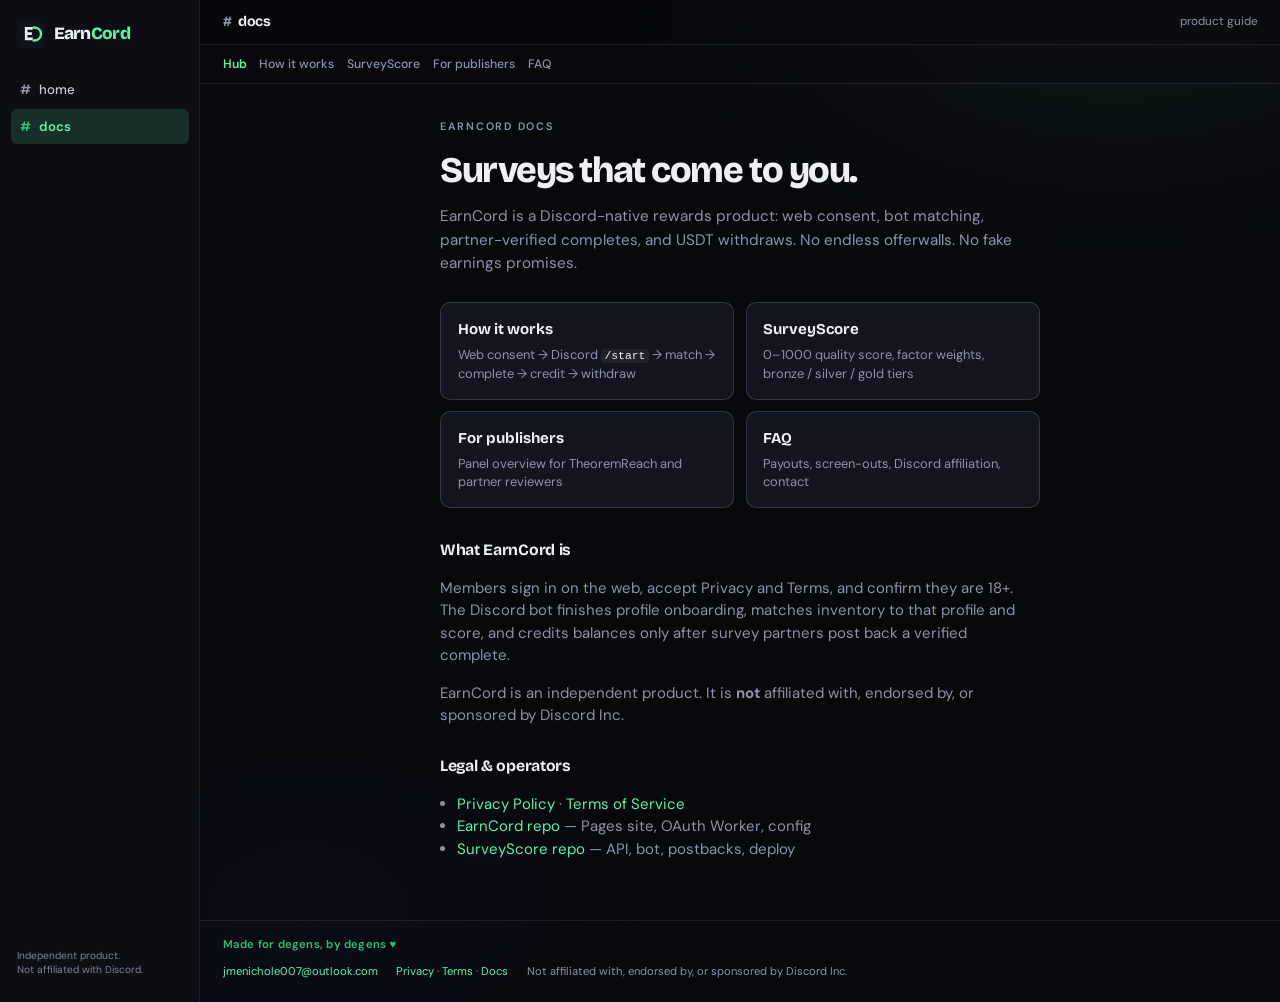
==== docs/index.html @ fea0a368 "Add public docs pages for product, scoring, and publishers. Give members and TR reviewers a clear Pa" ====
<!DOCTYPE html>
<html lang="en">
<head>
  <meta charset="utf-8" />
  <meta name="viewport" content="width=device-width, initial-scale=1" />
  <title>Docs — EarnCord</title>
  <meta name="description" content="EarnCord docs: how surveys, scoring, and USDT payouts work." />
  <link rel="icon" href="../mark.svg" type="image/svg+xml" />
  <link rel="apple-touch-icon" href="../earncord-mark-1024.png" />
  <link rel="stylesheet" href="../styles.css" />
</head>
<body>
  <div class="app-shell">
    <aside class="rail" aria-label="EarnCord">
      <a class="rail-brand" href="../index.html" aria-label="EarnCord home">
        <svg class="rail-mark" viewBox="0 0 32 32" aria-hidden="true">
          <rect width="32" height="32" rx="8" fill="#0f121a"/>
          <path fill="#e8ebf2" d="M9 8h9v3h-6v3h5v3h-5v3h6v3H9z"/>
          <path fill="none" stroke="#5ef2a8" stroke-width="2.75" stroke-linecap="round" d="M19 8.5c5.2 0 8.5 3.2 8.5 7.5S24.2 23.5 19 23.5"/>
        </svg>
        <span class="full">Earn<em>Cord</em></span>
        <span class="short">E<em>C</em></span>
      </a>
      <nav class="rail-nav">
        <a href="../index.html"><span class="hash">#</span><span class="label">home</span></a>
        <a href="index.html" aria-current="page"><span class="hash">#</span><span class="label">docs</span></a>
      </nav>
      <p class="rail-footer">Independent product.<br />Not affiliated with Discord.</p>
    </aside>

    <div class="workspace">
      <header class="topbar">
        <div class="topbar-title"><span class="hash">#</span> docs</div>
        <div class="topbar-meta">product guide</div>
      </header>

      <nav class="docs-toc" aria-label="Docs pages">
        <a href="index.html" aria-current="page">Hub</a>
        <a href="how-it-works.html">How it works</a>
        <a href="surveyscore.html">SurveyScore</a>
        <a href="for-publishers.html">For publishers</a>
        <a href="faq.html">FAQ</a>
      </nav>

      <main class="docs-main page-wrap">
        <p class="docs-kicker">EarnCord docs</p>
        <h1>Surveys that come to you.</h1>
        <p class="docs-lede">
          EarnCord is a Discord-native rewards product: web consent, bot matching, partner-verified
          completes, and USDT withdraws. No endless offerwalls. No fake earnings promises.
        </p>

        <div class="docs-cards">
          <a class="docs-card" href="how-it-works.html">
            <strong>How it works</strong>
            <span>Web consent → Discord <code>/start</code> → match → complete → credit → withdraw</span>
          </a>
          <a class="docs-card" href="surveyscore.html">
            <strong>SurveyScore</strong>
            <span>0–1000 quality score, factor weights, bronze / silver / gold tiers</span>
          </a>
          <a class="docs-card" href="for-publishers.html">
            <strong>For publishers</strong>
            <span>Panel overview for TheoremReach and partner reviewers</span>
          </a>
          <a class="docs-card" href="faq.html">
            <strong>FAQ</strong>
            <span>Payouts, screen-outs, Discord affiliation, contact</span>
          </a>
        </div>

        <h2>What EarnCord is</h2>
        <p>
          Members sign in on the web, accept Privacy and Terms, and confirm they are 18+.
          The Discord bot finishes profile onboarding, matches inventory to that profile and score,
          and credits balances only after survey partners post back a verified complete.
        </p>
        <p>
          EarnCord is an independent product. It is <strong>not</strong> affiliated with, endorsed by,
          or sponsored by Discord Inc.
        </p>

        <h2>Legal &amp; operators</h2>
        <ul>
          <li><a href="../privacy.html">Privacy Policy</a> · <a href="../terms.html">Terms of Service</a></li>
          <li><a href="https://github.com/jmenichole/earncord">EarnCord repo</a> — Pages site, OAuth Worker, config</li>
          <li><a href="https://github.com/jmenichole/surveyscore">SurveyScore repo</a> — API, bot, postbacks, deploy</li>
        </ul>
      </main>

      <footer class="site-footer">
        <p class="footer-degen"><a href="https://github.com/jmenichole/Portfolio" target="_blank" rel="noopener">Made for degens, by degens ♥</a></p>
        <p><a href="mailto:jmenichole007@outlook.com">jmenichole007@outlook.com</a></p>
        <p><a href="../privacy.html">Privacy</a> · <a href="../terms.html">Terms</a> · <a href="index.html">Docs</a></p>
        <p>Not affiliated with, endorsed by, or sponsored by Discord Inc.</p>
      </footer>
    </div>
  </div>
</body>
</html>
---- styles.css ----
@import url("https://fonts.googleapis.com/css2?family=Bricolage+Grotesque:opsz,wght@12..96,600;12..96,700;12..96,800&family=DM+Sans:ital,opsz,wght@0,9..40,400;0,9..40,500;0,9..40,600;1,9..40,400&display=swap");

:root {
  --ink: #07080c;
  --rail: #0c0e14;
  --surface: #12151e;
  --surface-2: #181c28;
  --text: #eef0f6;
  --muted: #8b93a7;
  --line: rgba(255, 255, 255, 0.08);
  --line-strong: rgba(255, 255, 255, 0.14);
  --mint: #5ef2a8;
  --mint-dim: #2fbf7a;
  --connect: #5865f2;
  --danger: #ff7b86;
  --font-display: "Bricolage Grotesque", sans-serif;
  --font-body: "DM Sans", sans-serif;
  --ease: cubic-bezier(0.22, 1, 0.36, 1);
}

* {
  box-sizing: border-box;
}

[hidden] {
  display: none !important;
}

html,
body {
  margin: 0;
  min-height: 100%;
  background: var(--ink);
  color: var(--text);
  font-family: var(--font-body);
  font-size: 15px;
  line-height: 1.5;
  -webkit-font-smoothing: antialiased;
}

body::after {
  content: "";
  position: fixed;
  inset: 0;
  pointer-events: none;
  z-index: 0;
  opacity: 0.45;
  background-image:
    linear-gradient(rgba(255, 255, 255, 0.025) 1px, transparent 1px),
    linear-gradient(90deg, rgba(255, 255, 255, 0.025) 1px, transparent 1px);
  background-size: 48px 48px;
  mask-image: radial-gradient(ellipse 80% 70% at 50% 40%, #000 20%, transparent 75%);
}

body::before {
  content: "";
  position: fixed;
  inset: 0;
  pointer-events: none;
  opacity: 0.35;
  z-index: 0;
  background-image: url("data:image/svg+xml,%3Csvg viewBox='0 0 256 256' xmlns='http://www.w3.org/2000/svg'%3E%3Cfilter id='n'%3E%3CfeTurbulence type='fractalNoise' baseFrequency='0.85' numOctaves='4' stitchTiles='stitch'/%3E%3C/filter%3E%3Crect width='100%25' height='100%25' filter='url(%23n)'/%3E%3C/svg%3E");
  mix-blend-mode: overlay;
}

a {
  color: var(--mint);
  text-decoration: none;
}

a:hover {
  color: #9affc9;
}

.app-shell {
  position: relative;
  z-index: 1;
  min-height: 100vh;
  display: grid;
  grid-template-columns: 56px minmax(0, 1fr);
}

@media (min-width: 900px) {
  .app-shell {
    grid-template-columns: 200px minmax(0, 1fr);
  }
}

.rail {
  background: var(--rail);
  border-right: 1px solid var(--line);
  display: flex;
  flex-direction: column;
  padding: 1rem 0.7rem;
  gap: 1.25rem;
}

.rail-brand {
  display: flex;
  align-items: center;
  gap: 0.55rem;
  padding: 0.35rem 0.45rem;
  color: var(--text);
  text-decoration: none;
  font-family: var(--font-display);
  font-weight: 800;
  font-size: 1.15rem;
  letter-spacing: -0.04em;
}

.rail-mark {
  width: 28px;
  height: 28px;
  border-radius: 7px;
  flex-shrink: 0;
  display: block;
  transition: transform 200ms var(--ease), filter 200ms var(--ease);
}

.rail-brand:hover .rail-mark {
  transform: scale(1.04);
  filter: drop-shadow(0 0 8px rgba(94, 242, 168, 0.35));
}

.rail-brand:hover {
  color: var(--text);
}

.rail-brand em {
  font-style: normal;
  color: var(--mint);
}

.rail-brand .short {
  display: none;
}

@media (max-width: 899px) {
  .rail-brand {
    justify-content: center;
    font-size: 1rem;
    padding: 0.25rem;
  }

  .rail-brand .full,
  .rail-brand .short {
    display: none;
  }

  .rail-mark {
    display: block;
    width: 32px;
    height: 32px;
  }

  .rail-nav span.label,
  .rail-footer {
    display: none;
  }

  .rail-nav a {
    justify-content: center;
    padding: 0.55rem;
  }

  .rail-nav .hash {
    color: #c5ccd8;
    font-size: 0.95rem;
  }
}

.rail-nav {
  display: flex;
  flex-direction: column;
  gap: 0.15rem;
  flex: 1;
}

.rail-nav a {
  display: flex;
  align-items: center;
  gap: 0.55rem;
  padding: 0.5rem 0.6rem;
  border-radius: 6px;
  color: #c5ccd8;
  font-size: 0.88rem;
  font-weight: 500;
  text-decoration: none;
  transition: background 160ms var(--ease), color 160ms var(--ease);
}

.rail-nav a:hover {
  background: rgba(255, 255, 255, 0.07);
  color: var(--text);
}

.rail-nav a[aria-current="page"] {
  background: rgba(94, 242, 168, 0.14);
  color: var(--mint);
  font-weight: 600;
}

.rail-nav .hash {
  color: #8f98ab;
  font-weight: 600;
}

.rail-nav a:hover .hash {
  color: #a8b0c0;
}

.rail-nav a[aria-current="page"] .hash {
  color: var(--mint-dim);
}

.rail-nav .label {
  color: inherit;
}

.rail-footer {
  font-size: 0.68rem;
  line-height: 1.4;
  color: #7a8499;
  padding: 0 0.45rem;
}

.workspace {
  display: flex;
  flex-direction: column;
  min-width: 0;
  background:
    radial-gradient(900px 500px at 85% 0%, rgba(94, 242, 168, 0.07), transparent 55%),
    radial-gradient(700px 420px at 10% 90%, rgba(88, 101, 242, 0.05), transparent 50%),
    var(--ink);
}

.topbar {
  display: flex;
  align-items: center;
  justify-content: space-between;
  padding: 0.75rem 1.5rem;
  border-bottom: 1px solid var(--line);
  background: rgba(7, 8, 12, 0.55);
  backdrop-filter: blur(12px);
}

.topbar-title {
  display: flex;
  align-items: baseline;
  gap: 0.45rem;
  font-family: var(--font-display);
  font-weight: 700;
  font-size: 0.95rem;
  letter-spacing: -0.02em;
}

.topbar-title .hash {
  color: var(--muted);
  font-weight: 600;
}

.topbar-meta {
  color: var(--muted);
  font-size: 0.78rem;
}

.stage {
  flex: 1;
  display: grid;
  align-items: center;
  gap: 2.5rem;
  padding: clamp(2rem, 5vw, 4rem) clamp(1.25rem, 4vw, 3.5rem);
}

@media (min-width: 900px) {
  .stage {
    grid-template-columns: 1.1fr 0.9fr;
    gap: 3.5rem;
    max-width: 1100px;
  }
}

.pitch {
  max-width: 34rem;
  animation: rise 700ms var(--ease) both;
}

.pitch .kicker {
  margin: 0 0 1rem;
  font-size: 0.72rem;
  font-weight: 600;
  letter-spacing: 0.16em;
  text-transform: uppercase;
  color: var(--mint-dim);
}

.pitch h1 {
  margin: 0;
  font-family: var(--font-display);
  font-weight: 800;
  font-size: clamp(2.4rem, 5.5vw, 3.75rem);
  line-height: 0.98;
  letter-spacing: -0.045em;
}

.pitch h1 span {
  display: block;
  color: var(--muted);
  font-weight: 650;
}

.pitch .lede {
  margin: 1.15rem 0 0;
  color: var(--muted);
  font-size: 1.02rem;
  max-width: 32ch;
  line-height: 1.55;
}

.pitch-points {
  list-style: none;
  margin: 1.75rem 0 0;
  padding: 0;
  display: grid;
  gap: 0.65rem;
}

.pitch-points li {
  display: grid;
  grid-template-columns: 4.5rem 1fr;
  gap: 0.75rem;
  align-items: baseline;
  padding-top: 0.65rem;
  border-top: 1px solid var(--line);
  font-size: 0.9rem;
  animation: rise 600ms var(--ease) both;
}

.pitch-points li:nth-child(1) { animation-delay: 120ms; }
.pitch-points li:nth-child(2) { animation-delay: 200ms; }
.pitch-points li:nth-child(3) { animation-delay: 280ms; }

.pitch-points strong {
  font-family: var(--font-display);
  font-size: 0.72rem;
  letter-spacing: 0.08em;
  text-transform: uppercase;
  color: var(--mint);
  font-weight: 700;
}

.pitch-points span {
  color: var(--muted);
}

.auth-panel {
  position: relative;
  background: var(--surface);
  border: 1px solid var(--line-strong);
  border-radius: 14px;
  padding: 1.5rem 1.35rem 1.35rem;
  box-shadow:
    0 0 0 1px rgba(0, 0, 0, 0.4),
    0 30px 80px rgba(0, 0, 0, 0.45);
  animation: rise 700ms var(--ease) 80ms both;
  overflow: hidden;
}

.auth-panel::before {
  content: "";
  position: absolute;
  top: 0;
  left: 0;
  right: 0;
  height: 2px;
  background: linear-gradient(90deg, transparent, var(--mint), transparent);
  opacity: 0.65;
}

.auth-panel h2 {
  margin: 0;
  font-family: var(--font-display);
  font-size: 1.2rem;
  font-weight: 700;
  letter-spacing: -0.03em;
}

.auth-panel .login-lead {
  margin: 0.35rem 0 1.15rem;
  color: var(--muted);
  font-size: 0.86rem;
}

.check {
  display: flex;
  gap: 0.7rem;
  align-items: flex-start;
  margin: 0;
  padding: 0.7rem 0;
  border-top: 1px solid var(--line);
  color: var(--muted);
  font-size: 0.86rem;
  cursor: pointer;
}

.check:last-of-type {
  border-bottom: 1px solid var(--line);
  margin-bottom: 0.85rem;
}

.check input {
  margin-top: 0.15rem;
  width: 1rem;
  height: 1rem;
  accent-color: var(--mint);
  flex-shrink: 0;
}

.check:has(input:checked) {
  color: var(--text);
}

.btn {
  display: inline-flex;
  align-items: center;
  justify-content: center;
  gap: 0.5rem;
  border: 0;
  border-radius: 8px;
  padding: 0.8rem 1rem;
  font: inherit;
  font-weight: 650;
  font-size: 0.92rem;
  cursor: pointer;
  width: 100%;
  transition: transform 160ms var(--ease), filter 160ms var(--ease), opacity 160ms;
}

.btn:disabled {
  opacity: 0.35;
  cursor: not-allowed;
}

.btn-connect {
  background: var(--connect);
  color: #fff;
}

.btn-connect:hover:not(:disabled) {
  filter: brightness(1.08);
  transform: translateY(-1px);
  box-shadow: 0 8px 24px rgba(88, 101, 242, 0.35);
}

.btn-icon {
  width: 1.15rem;
  height: 1.15rem;
  flex-shrink: 0;
}

.btn-ghost {
  background: transparent;
  color: var(--muted);
  border: 1px solid var(--line-strong);
  width: auto;
  padding: 0.5rem 0.85rem;
}

.btn-ghost:hover {
  color: var(--text);
}

.login-error {
  margin: 0.7rem 0 0;
  color: var(--danger);
  font-size: 0.84rem;
}

.login-authed {
  display: flex;
  gap: 0.85rem;
  align-items: center;
  padding: 0.25rem 0 0.5rem;
}

.login-hello {
  margin: 0;
  font-weight: 600;
}

.login-hello + .support {
  margin: 0.2rem 0 0;
  font-size: 0.86rem;
}

.account-avatar {
  border-radius: 50%;
  background: var(--surface-2);
  border: 1px solid var(--line-strong);
}

.site-footer {
  padding: 1rem 1.5rem 1.5rem;
  border-top: 1px solid var(--line);
  color: var(--muted);
  font-size: 0.75rem;
  display: flex;
  flex-wrap: wrap;
  gap: 0.5rem 1.25rem;
  align-items: baseline;
}

.site-footer p {
  margin: 0;
}

.footer-degen {
  width: 100%;
  margin-bottom: 0.15rem !important;
}

.footer-degen a {
  color: var(--mint-dim);
  font-weight: 600;
  letter-spacing: 0.02em;
  text-decoration: none;
}

.footer-degen a:hover {
  color: var(--mint);
  text-decoration: underline;
}

.page-wrap {
  width: min(720px, calc(100% - 2.5rem));
  margin: 0 auto;
  padding: 2.25rem 0 3rem;
  animation: rise 600ms var(--ease) both;
}

.legal h1,
.account-main h1 {
  margin: 0 0 0.4rem;
  font-family: var(--font-display);
  font-size: clamp(1.8rem, 4vw, 2.4rem);
  font-weight: 800;
  letter-spacing: -0.04em;
}

.legal .meta,
.account-status {
  color: var(--muted);
  margin: 0 0 1.75rem;
  font-size: 0.9rem;
}

.legal h2 {
  margin: 1.75rem 0 0.4rem;
  font-family: var(--font-display);
  font-size: 1rem;
  letter-spacing: -0.02em;
}

.legal p,
.legal ul {
  color: var(--muted);
}

.account-card {
  display: grid;
  grid-template-columns: auto 1fr auto;
  gap: 1rem 1.15rem;
  align-items: center;
  background: var(--surface);
  border: 1px solid var(--line-strong);
  border-radius: 14px;
  padding: 1.35rem;
}

.account-name {
  margin: 0;
  font-family: var(--font-display);
  font-size: 1.15rem;
  font-weight: 700;
}

.account-meta {
  margin: 0.15rem 0 0;
  color: var(--muted);
  font-size: 0.88rem;
}

.account-note {
  grid-column: 1 / -1;
  margin: 0;
  color: var(--muted);
  font-size: 0.86rem;
  border-top: 1px solid var(--line);
  padding-top: 0.9rem;
}

.register-status {
  grid-column: 1 / -1;
  margin: 0;
  font-size: 0.9rem;
  line-height: 1.45;
  padding: 0.75rem 0.9rem;
  border-radius: 10px;
  border: 1px solid var(--line);
  background: rgba(255, 255, 255, 0.03);
}

.register-status.is-success {
  color: #5ef2a8;
  border-color: rgba(94, 242, 168, 0.35);
  background: rgba(94, 242, 168, 0.08);
}

.register-status.is-error {
  color: #ff8f8f;
  border-color: rgba(255, 143, 143, 0.35);
  background: rgba(255, 143, 143, 0.08);
}

.register-status.is-skipped {
  color: var(--muted);
}

@media (max-width: 560px) {
  .account-card {
    grid-template-columns: auto 1fr;
  }

  .account-card .btn-ghost {
    grid-column: 1 / -1;
  }

  .pitch-points li {
    grid-template-columns: 1fr;
    gap: 0.2rem;
  }
}

@keyframes rise {
  from {
    opacity: 0;
    transform: translateY(12px);
  }
  to {
    opacity: 1;
    transform: none;
  }
}

.site-header {
  display: none;
}

.eyebrow {
  margin: 0 0 0.5rem;
  color: var(--mint);
  text-transform: uppercase;
  letter-spacing: 0.12em;
  font-size: 0.72rem;
  font-weight: 700;
}

/* Docs prose */
.docs-toc {
  display: flex;
  flex-wrap: wrap;
  gap: 0.35rem 0.85rem;
  padding: 0.65rem 1.5rem;
  border-bottom: 1px solid var(--line);
  background: rgba(7, 8, 12, 0.35);
}

.docs-toc a {
  color: var(--muted);
  font-size: 0.82rem;
  font-weight: 500;
  text-decoration: none;
}

.docs-toc a:hover {
  color: var(--text);
}

.docs-toc a[aria-current="page"] {
  color: var(--mint);
  font-weight: 600;
}

.docs-main {
  max-width: 40rem;
}

.docs-main h1 {
  margin: 0 0 0.5rem;
  font-family: var(--font-display);
  font-size: clamp(1.8rem, 4vw, 2.4rem);
  font-weight: 800;
  letter-spacing: -0.04em;
}

.docs-kicker {
  margin: 0 0 0.65rem;
  font-size: 0.72rem;
  font-weight: 600;
  letter-spacing: 0.16em;
  text-transform: uppercase;
  color: var(--mint-dim);
}

.docs-lede {
  margin: 0 0 1.75rem;
  color: var(--muted);
  font-size: 1.02rem;
  line-height: 1.55;
}

.docs-main h2 {
  margin: 1.85rem 0 0.45rem;
  font-family: var(--font-display);
  font-size: 1.05rem;
  letter-spacing: -0.02em;
}

.docs-main p,
.docs-main li {
  color: var(--muted);
}

.docs-main ul {
  padding-left: 1.15rem;
}

.docs-main code {
  font-size: 0.88em;
  padding: 0.1em 0.35em;
  border-radius: 4px;
  background: rgba(255, 255, 255, 0.06);
  color: var(--text);
}

.docs-cards {
  display: grid;
  gap: 0.75rem;
  margin: 0 0 2rem;
}

@media (min-width: 640px) {
  .docs-cards {
    grid-template-columns: 1fr 1fr;
  }
}

.docs-card {
  display: flex;
  flex-direction: column;
  gap: 0.35rem;
  padding: 1rem 1.1rem;
  border: 1px solid var(--line-strong);
  border-radius: 10px;
  background: var(--surface);
  color: inherit;
  text-decoration: none;
  transition: border-color 160ms var(--ease), transform 160ms var(--ease);
}

.docs-card:hover {
  border-color: rgba(94, 242, 168, 0.35);
  color: inherit;
  transform: translateY(-1px);
}

.docs-card strong {
  font-family: var(--font-display);
  font-size: 1rem;
  color: var(--text);
}

.docs-card span {
  color: var(--muted);
  font-size: 0.86rem;
  line-height: 1.45;
}

.docs-steps {
  list-style: none;
  margin: 0 0 1.5rem;
  padding: 0;
  counter-reset: step;
  display: grid;
  gap: 0.85rem;
}

.docs-steps li {
  counter-increment: step;
  display: grid;
  gap: 0.25rem;
  padding: 0.85rem 0 0.85rem 2.75rem;
  border-top: 1px solid var(--line);
  position: relative;
}

.docs-steps li::before {
  content: counter(step);
  position: absolute;
  left: 0;
  top: 0.9rem;
  width: 1.75rem;
  height: 1.75rem;
  border-radius: 6px;
  display: grid;
  place-items: center;
  font-family: var(--font-display);
  font-size: 0.78rem;
  font-weight: 700;
  color: var(--ink);
  background: var(--mint);
}

.docs-steps strong {
  color: var(--text);
  font-family: var(--font-display);
  font-size: 0.95rem;
}

.docs-table {
  width: 100%;
  border-collapse: collapse;
  margin: 0.75rem 0 1.25rem;
  font-size: 0.88rem;
}

.docs-table th,
.docs-table td {
  text-align: left;
  padding: 0.55rem 0.65rem;
  border-bottom: 1px solid var(--line);
  color: var(--muted);
  vertical-align: top;
}

.docs-table th {
  color: var(--text);
  font-family: var(--font-display);
  font-weight: 700;
  font-size: 0.78rem;
  letter-spacing: 0.04em;
  text-transform: uppercase;
}

.docs-table td:nth-child(2) {
  white-space: nowrap;
  color: var(--mint);
  font-weight: 600;
}

.docs-faq section {
  padding: 1rem 0;
  border-top: 1px solid var(--line);
}

.docs-faq h2 {
  margin: 0 0 0.35rem;
  font-size: 1rem;
}

.docs-faq p {
  margin: 0;
}

.docs-next {
  margin: 2rem 0 0;
  padding-top: 1rem;
  border-top: 1px solid var(--line);
  font-size: 0.92rem;
}
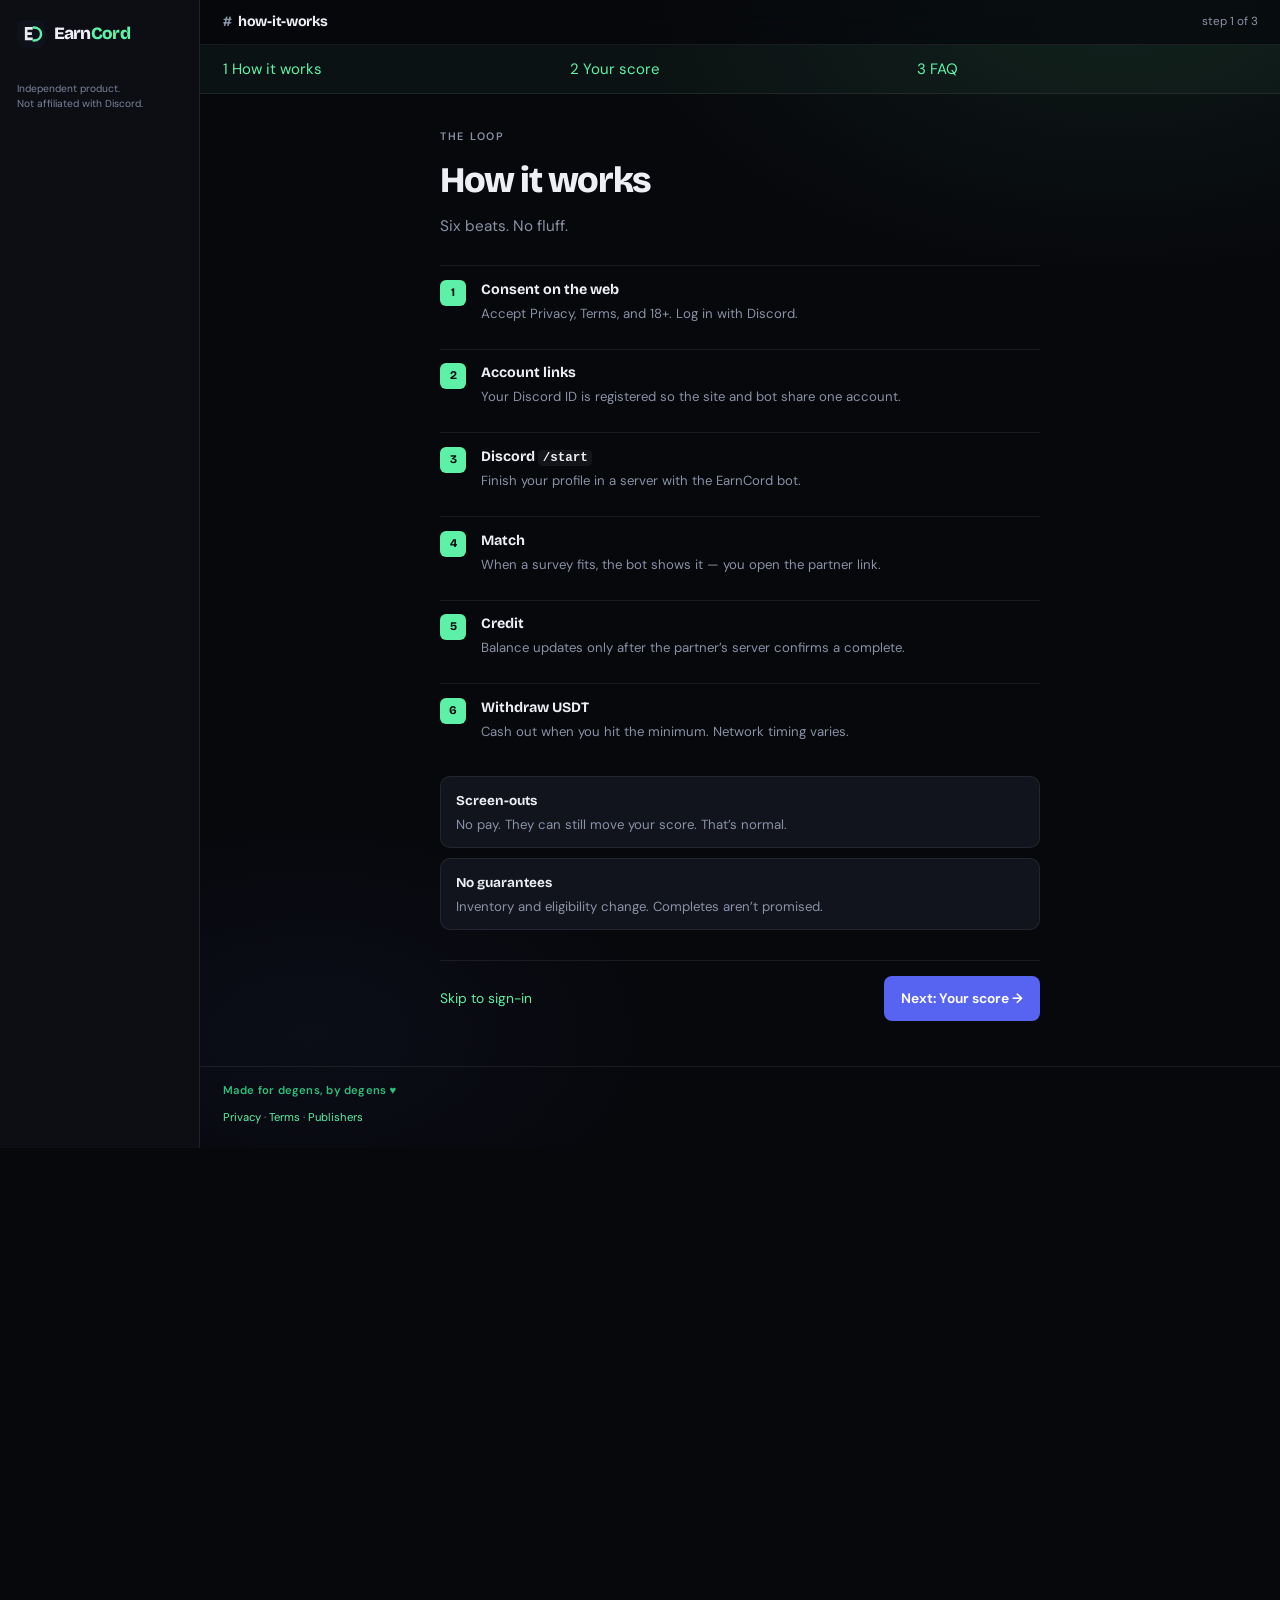
==== commit 66defca7: "Make the how-it-works tour the clear onboarding path. Short step pages, account next-steps CTA, and " ====
--- a/docs/index.html
+++ b/docs/index.html
@@ -4,96 +4,20 @@
   <meta charset="utf-8" />
   <meta name="viewport" content="width=device-width, initial-scale=1" />
   <title>Docs — EarnCord</title>
-  <meta name="description" content="EarnCord docs: how surveys, scoring, and USDT payouts work." />
+  <meta http-equiv="refresh" content="0; url=how-it-works.html" />
+  <link rel="canonical" href="https://jmenichole.github.io/earncord/docs/how-it-works.html" />
   <link rel="icon" href="../mark.svg" type="image/svg+xml" />
-  <link rel="apple-touch-icon" href="../earncord-mark-1024.png" />
   <link rel="stylesheet" href="../styles.css" />
 </head>
 <body>
   <div class="app-shell">
-    <aside class="rail" aria-label="EarnCord">
-      <a class="rail-brand" href="../index.html" aria-label="EarnCord home">
-        <svg class="rail-mark" viewBox="0 0 32 32" aria-hidden="true">
-          <rect width="32" height="32" rx="8" fill="#0f121a"/>
-          <path fill="#e8ebf2" d="M9 8h9v3h-6v3h5v3h-5v3h6v3H9z"/>
-          <path fill="none" stroke="#5ef2a8" stroke-width="2.75" stroke-linecap="round" d="M19 8.5c5.2 0 8.5 3.2 8.5 7.5S24.2 23.5 19 23.5"/>
-        </svg>
-        <span class="full">Earn<em>Cord</em></span>
-        <span class="short">E<em>C</em></span>
-      </a>
-      <nav class="rail-nav">
-        <a href="../index.html"><span class="hash">#</span><span class="label">home</span></a>
-        <a href="index.html" aria-current="page"><span class="hash">#</span><span class="label">docs</span></a>
-      </nav>
-      <p class="rail-footer">Independent product.<br />Not affiliated with Discord.</p>
-    </aside>
-
     <div class="workspace">
-      <header class="topbar">
-        <div class="topbar-title"><span class="hash">#</span> docs</div>
-        <div class="topbar-meta">product guide</div>
-      </header>
-
-      <nav class="docs-toc" aria-label="Docs pages">
-        <a href="index.html" aria-current="page">Hub</a>
-        <a href="how-it-works.html">How it works</a>
-        <a href="surveyscore.html">SurveyScore</a>
-        <a href="for-publishers.html">For publishers</a>
-        <a href="faq.html">FAQ</a>
-      </nav>
-
       <main class="docs-main page-wrap">
-        <p class="docs-kicker">EarnCord docs</p>
-        <h1>Surveys that come to you.</h1>
-        <p class="docs-lede">
-          EarnCord is a Discord-native rewards product: web consent, bot matching, partner-verified
-          completes, and USDT withdraws. No endless offerwalls. No fake earnings promises.
-        </p>
-
-        <div class="docs-cards">
-          <a class="docs-card" href="how-it-works.html">
-            <strong>How it works</strong>
-            <span>Web consent → Discord <code>/start</code> → match → complete → credit → withdraw</span>
-          </a>
-          <a class="docs-card" href="surveyscore.html">
-            <strong>SurveyScore</strong>
-            <span>0–1000 quality score, factor weights, bronze / silver / gold tiers</span>
-          </a>
-          <a class="docs-card" href="for-publishers.html">
-            <strong>For publishers</strong>
-            <span>Panel overview for TheoremReach and partner reviewers</span>
-          </a>
-          <a class="docs-card" href="faq.html">
-            <strong>FAQ</strong>
-            <span>Payouts, screen-outs, Discord affiliation, contact</span>
-          </a>
-        </div>
-
-        <h2>What EarnCord is</h2>
-        <p>
-          Members sign in on the web, accept Privacy and Terms, and confirm they are 18+.
-          The Discord bot finishes profile onboarding, matches inventory to that profile and score,
-          and credits balances only after survey partners post back a verified complete.
-        </p>
-        <p>
-          EarnCord is an independent product. It is <strong>not</strong> affiliated with, endorsed by,
-          or sponsored by Discord Inc.
-        </p>
-
-        <h2>Legal &amp; operators</h2>
-        <ul>
-          <li><a href="../privacy.html">Privacy Policy</a> · <a href="../terms.html">Terms of Service</a></li>
-          <li><a href="https://github.com/jmenichole/earncord">EarnCord repo</a> — Pages site, OAuth Worker, config</li>
-          <li><a href="https://github.com/jmenichole/surveyscore">SurveyScore repo</a> — API, bot, postbacks, deploy</li>
-        </ul>
+        <p class="docs-kicker">Start here</p>
+        <h1>How EarnCord works</h1>
+        <p class="docs-lede">Redirecting to the guided tour…</p>
+        <a class="guide-cta" href="how-it-works.html">Continue →</a>
       </main>
-
-      <footer class="site-footer">
-        <p class="footer-degen"><a href="https://github.com/jmenichole/Portfolio" target="_blank" rel="noopener">Made for degens, by degens ♥</a></p>
-        <p><a href="mailto:jmenichole007@outlook.com">jmenichole007@outlook.com</a></p>
-        <p><a href="../privacy.html">Privacy</a> · <a href="../terms.html">Terms</a> · <a href="index.html">Docs</a></p>
-        <p>Not affiliated with, endorsed by, or sponsored by Discord Inc.</p>
-      </footer>
     </div>
   </div>
 </body>
--- a/styles.css
+++ b/styles.css
@@ -599,6 +599,50 @@
   padding-top: 0.9rem;
 }
 
+.account-next {
+  grid-column: 1 / -1;
+  list-style: none;
+  margin: 0;
+  padding: 0.9rem 0 0;
+  border-top: 1px solid var(--line);
+  display: grid;
+  gap: 0.55rem;
+}
+
+.account-next li {
+  display: flex;
+  align-items: flex-start;
+  gap: 0.65rem;
+  color: var(--muted);
+  font-size: 0.88rem;
+  line-height: 1.4;
+}
+
+.account-next strong {
+  color: var(--text);
+  font-weight: 650;
+}
+
+.account-next-num {
+  flex-shrink: 0;
+  width: 1.4rem;
+  height: 1.4rem;
+  border-radius: 6px;
+  display: grid;
+  place-items: center;
+  font-family: var(--font-display);
+  font-size: 0.72rem;
+  font-weight: 800;
+  background: var(--mint);
+  color: var(--ink);
+}
+
+.guide-cta-account {
+  grid-column: 1 / -1;
+  margin-top: 0.85rem;
+  width: 100%;
+}
+
 .register-status {
   grid-column: 1 / -1;
   margin: 0;
@@ -827,6 +871,12 @@
   font-size: 0.95rem;
 }
 
+.docs-steps span {
+  color: var(--muted);
+  font-size: 0.88rem;
+  line-height: 1.45;
+}
+
 .docs-table {
   width: 100%;
   border-collapse: collapse;
@@ -877,4 +927,178 @@
   padding-top: 1rem;
   border-top: 1px solid var(--line);
   font-size: 0.92rem;
-}
+  display: flex;
+  flex-wrap: wrap;
+  gap: 0.75rem 1.25rem;
+  align-items: center;
+  justify-content: space-between;
+}
+
+.docs-next .btn {
+  width: auto;
+  margin-top: 0;
+  padding-inline: 1.15rem;
+}
+
+/* Guided tour */
+.guide-cta {
+  display: inline-flex;
+  align-items: center;
+  justify-content: center;
+  gap: 0.5rem;
+  margin-top: 1.35rem;
+  min-width: min(100%, 18rem);
+  padding: 1rem 1.4rem;
+  border-radius: 8px;
+  background: var(--mint);
+  color: var(--ink) !important;
+  font-family: var(--font-display);
+  font-weight: 800;
+  font-size: 1.05rem;
+  letter-spacing: -0.02em;
+  text-decoration: none !important;
+  box-shadow: 0 8px 28px rgba(94, 242, 168, 0.25);
+  transition: transform 160ms var(--ease), filter 160ms var(--ease);
+}
+
+.guide-cta:hover {
+  filter: brightness(1.05);
+  transform: translateY(-1px);
+  color: var(--ink) !important;
+}
+
+.guide-cta-sub {
+  margin: 0.65rem 0 0;
+  font-size: 0.82rem;
+  color: var(--muted);
+}
+
+.guide-cta-sub a {
+  color: var(--mint-dim);
+}
+
+.tour-bar {
+  display: grid;
+  grid-template-columns: repeat(3, 1fr);
+  gap: 0.4rem;
+  padding: 0.85rem 1.5rem;
+  border-bottom: 1px solid var(--line);
+  background: rgba(94, 242, 168, 0.04);
+}
+
+@media (max-width: 560px) {
+  .tour-bar {
+    grid-template-columns: 1fr;
+  }
+}
+
+.tour-step {
+  display: flex;
+  align-items: center;
+  gap: 0.55rem;
+  padding: 0.55rem 0.7rem;
+  border-radius: 8px;
+  border: 1px solid transparent;
+  color: var(--muted);
+  text-decoration: none;
+  font-size: 0.82rem;
+  font-weight: 500;
+  transition: background 160ms var(--ease), border-color 160ms var(--ease), color 160ms var(--ease);
+}
+
+.tour-step:hover {
+  color: var(--text);
+  background: rgba(255, 255, 255, 0.04);
+  text-decoration: none;
+}
+
+.tour-step[aria-current="page"] {
+  color: var(--text);
+  border-color: rgba(94, 242, 168, 0.4);
+  background: rgba(94, 242, 168, 0.1);
+  font-weight: 650;
+}
+
+.tour-num {
+  width: 1.5rem;
+  height: 1.5rem;
+  border-radius: 50%;
+  display: grid;
+  place-items: center;
+  flex-shrink: 0;
+  font-family: var(--font-display);
+  font-size: 0.72rem;
+  font-weight: 800;
+  background: rgba(255, 255, 255, 0.08);
+  color: var(--muted);
+}
+
+.tour-step[aria-current="page"] .tour-num {
+  background: var(--mint);
+  color: var(--ink);
+}
+
+.docs-blocks {
+  display: grid;
+  gap: 0.65rem;
+  margin: 0 0 1.5rem;
+}
+
+.docs-block {
+  padding: 0.9rem 1rem;
+  border: 1px solid var(--line);
+  border-radius: 10px;
+  background: var(--surface);
+}
+
+.docs-block strong {
+  display: block;
+  margin-bottom: 0.25rem;
+  font-family: var(--font-display);
+  font-size: 0.9rem;
+  color: var(--text);
+}
+
+.docs-block p,
+.docs-block span {
+  margin: 0;
+  color: var(--muted);
+  font-size: 0.88rem;
+  line-height: 1.45;
+}
+
+.docs-pill-row {
+  display: flex;
+  flex-wrap: wrap;
+  gap: 0.4rem;
+  margin: 0.75rem 0 1.25rem;
+}
+
+.docs-pill {
+  padding: 0.35rem 0.65rem;
+  border-radius: 999px;
+  border: 1px solid var(--line-strong);
+  font-size: 0.78rem;
+  color: var(--muted);
+  background: var(--panel-2, var(--surface-2));
+}
+
+.docs-pill em {
+  font-style: normal;
+  color: var(--mint);
+  font-weight: 650;
+}
+
+.login-guide {
+  margin: 0 0 1rem;
+  padding: 0.75rem 0.85rem;
+  border-radius: 8px;
+  border: 1px dashed rgba(94, 242, 168, 0.45);
+  background: rgba(94, 242, 168, 0.08);
+  font-size: 0.86rem;
+  color: var(--text);
+}
+
+.login-guide a {
+  font-weight: 650;
+}
